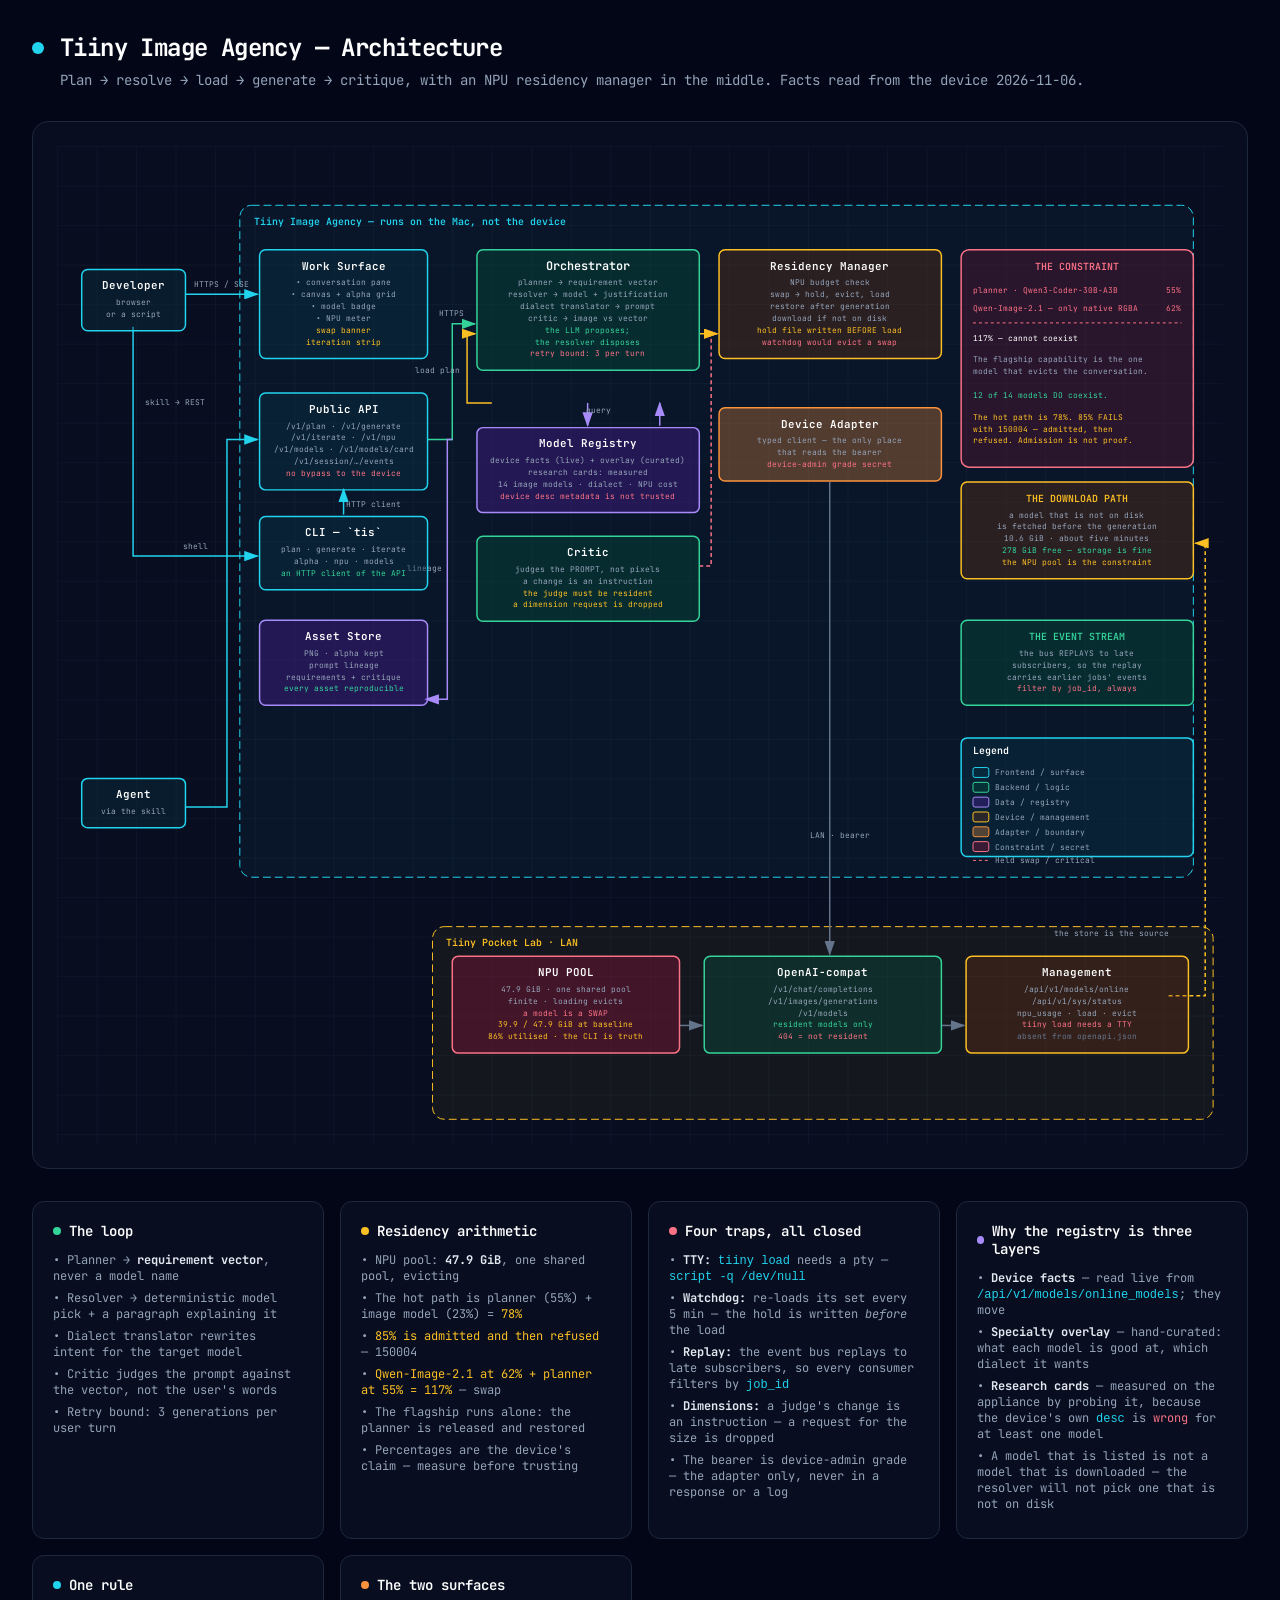
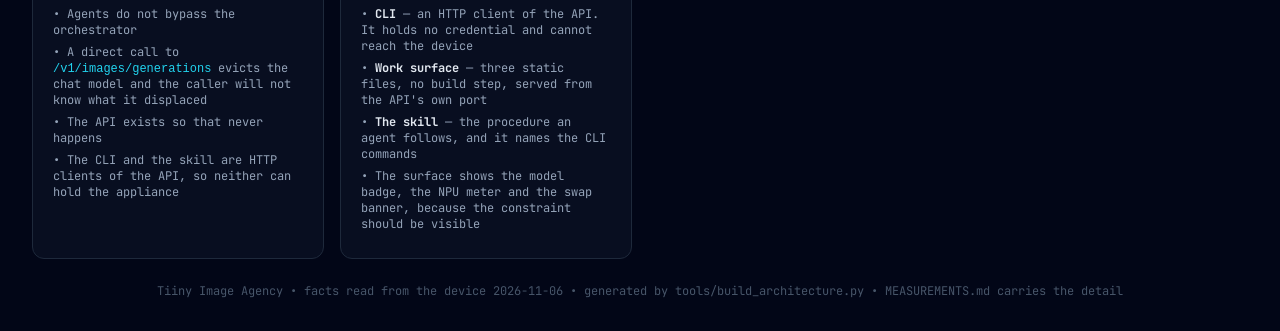
==== tiiny-image-agency/architecture.html @ de712df0 "Tiiny Image Agency: the architecture diagram, and the surface links to it The diagram was drawn on 5" ====
<!DOCTYPE html>
<html lang="en">
<head>
  <meta charset="UTF-8">
  <meta name="viewport" content="width=device-width, initial-scale=1.0">
  <title>Tiiny Image Agency Architecture</title>
  <link href="https://fonts.googleapis.com/css2?family=JetBrains+Mono:wght@400;500;600;700&display=swap" rel="stylesheet">
  <style>
    * { margin: 0; padding: 0; box-sizing: border-box; }
    body {
      font-family: 'JetBrains Mono', monospace;
      background: #020617;
      min-height: 100vh;
      padding: 2rem;
      color: white;
    }
    .container { max-width: 1240px; margin: 0 auto; }
    .header { margin-bottom: 2rem; }
    .header-row { display: flex; align-items: center; gap: 1rem; margin-bottom: 0.5rem; }
    .pulse-dot {
      width: 12px; height: 12px; background: #22d3ee; border-radius: 50%;
      animation: pulse 2s infinite;
    }
    @keyframes pulse { 0%,100% { opacity: 1; } 50% { opacity: 0.5; } }
    h1 { font-size: 1.5rem; font-weight: 700; letter-spacing: -0.025em; }
    .subtitle { color: #94a3b8; font-size: 0.875rem; margin-left: 1.75rem; }
    .diagram-container {
      background: rgba(15, 23, 42, 0.5);
      border-radius: 1rem; border: 1px solid #1e293b; padding: 1.5rem; overflow-x: auto;
    }
    svg { width: 100%; min-width: 1000px; display: block; }
    .cards {
      display: grid; grid-template-columns: repeat(auto-fit, minmax(280px, 1fr));
      gap: 1rem; margin-top: 2rem;
    }
    .card {
      background: rgba(15, 23, 42, 0.5); border-radius: 0.75rem;
      border: 1px solid #1e293b; padding: 1.25rem;
    }
    .card-header { display: flex; align-items: center; gap: 0.5rem; margin-bottom: 0.75rem; }
    .card-dot { width: 8px; height: 8px; border-radius: 50%; }
    .card-dot.cyan { background: #22d3ee; }
    .card-dot.emerald { background: #34d399; }
    .card-dot.violet { background: #a78bfa; }
    .card-dot.amber { background: #fbbf24; }
    .card-dot.rose { background: #fb7185; }
    .card-dot.orange { background: #fb923c; }
    .card h3 { font-size: 0.875rem; font-weight: 600; }
    .card ul { list-style: none; color: #94a3b8; font-size: 0.75rem; }
    .card li { margin-bottom: 0.375rem; }
    .card strong { color: #e2e8f0; }
    .card code { color: #22d3ee; }
    .footer { text-align: center; margin-top: 1.5rem; color: #475569; font-size: 0.75rem; }
    .warn { color: #fbbf24; }
    .crit { color: #fb7185; }
    .ok { color: #34d399; }
  </style>
</head>
<body>
  <div class="container">
    <div class="header">
      <div class="header-row">
        <div class="pulse-dot"></div>
        <h1>Tiiny Image Agency — Architecture</h1>
      </div>
      <p class="subtitle">Plan → resolve → load → generate → critique, with an NPU residency manager in the middle. Facts read from the device 2026-11-06.</p>
    </div>

    <div class="diagram-container">
  <svg viewBox="0 0 1180 1010" role="img" aria-label="Tiiny Image Agency architecture">
    <defs>
      <marker id="ah" markerWidth="10" markerHeight="7" refX="9" refY="3.5" orient="auto">
        <polygon points="0 0, 10 3.5, 0 7" fill="#64748b" />
      </marker>
      <marker id="ah-cyan" markerWidth="10" markerHeight="7" refX="9" refY="3.5" orient="auto">
        <polygon points="0 0, 10 3.5, 0 7" fill="#22d3ee" />
      </marker>
      <marker id="ah-emerald" markerWidth="10" markerHeight="7" refX="9" refY="3.5" orient="auto">
        <polygon points="0 0, 10 3.5, 0 7" fill="#34d399" />
      </marker>
      <marker id="ah-violet" markerWidth="10" markerHeight="7" refX="9" refY="3.5" orient="auto">
        <polygon points="0 0, 10 3.5, 0 7" fill="#a78bfa" />
      </marker>
      <marker id="ah-amber" markerWidth="10" markerHeight="7" refX="9" refY="3.5" orient="auto">
        <polygon points="0 0, 10 3.5, 0 7" fill="#fbbf24" />
      </marker>
      <marker id="ah-orange" markerWidth="10" markerHeight="7" refX="9" refY="3.5" orient="auto">
        <polygon points="0 0, 10 3.5, 0 7" fill="#fb923c" />
      </marker>
      <marker id="ah-rose" markerWidth="10" markerHeight="7" refX="9" refY="3.5" orient="auto">
        <polygon points="0 0, 10 3.5, 0 7" fill="#fb7185" />
      </marker>
      <pattern id="grid" width="40" height="40" patternUnits="userSpaceOnUse">
        <path d="M 40 0 L 0 0 0 40" fill="none" stroke="#1e293b" stroke-width="0.5"/>
      </pattern>
    </defs>

    <rect width="100%" height="100%" fill="url(#grid)" />
    <rect x="185" y="60" width="965" height="680" rx="12" fill="rgba(34,211,238,0.04)" stroke="#22d3ee" stroke-width="1" stroke-dasharray="8,4"/>
    <text x="199" y="80" fill="#22d3ee" font-size="10" font-weight="600">Tiiny Image Agency — runs on the Mac, not the device</text>
    <rect x="380" y="790" width="790" height="195" rx="12" fill="rgba(251,191,36,0.05)" stroke="#fbbf24" stroke-width="1" stroke-dasharray="8,4"/>
    <text x="394" y="810" fill="#fbbf24" font-size="10" font-weight="600">Tiiny Pocket Lab · LAN</text>
  <line x1="130" y1="150" x2="203" y2="150" stroke="#22d3ee" stroke-width="1.5" marker-end="url(#ah-cyan)"/>
  <text x="166" y="143" fill="#94a3b8" font-size="8" text-anchor="middle">HTTPS / SSE</text>
  <path d="M 77 183 L 77 415 L 203 415" fill="none" stroke="#22d3ee" stroke-width="1.5" marker-end="url(#ah-cyan)"/>
  <text x="140" y="408" fill="#94a3b8" font-size="8" text-anchor="middle">shell</text>
  <path d="M 130 669 L 172 669 L 172 297 L 203 297" fill="none" stroke="#22d3ee" stroke-width="1.5" marker-end="url(#ah-cyan)"/>
  <text x="150" y="262" fill="#94a3b8" font-size="8" text-anchor="end">skill → REST</text>
  <line x1="290" y1="373" x2="290" y2="347" stroke="#22d3ee" stroke-width="1.5" marker-end="url(#ah-cyan)"/>
  <text x="320" y="365" fill="#94a3b8" font-size="8" text-anchor="middle">HTTP client</text>
  <path d="M 375 297 L 400 297 L 400 180 L 423 180" fill="none" stroke="#34d399" stroke-width="1.5" marker-end="url(#ah-emerald)"/>
  <text x="399" y="172" fill="#94a3b8" font-size="8" text-anchor="middle">HTTPS</text>
  <line x1="537" y1="260" x2="537" y2="283" stroke="#a78bfa" stroke-width="1.5" marker-end="url(#ah-violet)"/>
  <text x="548" y="270" fill="#94a3b8" font-size="8" text-anchor="middle">query</text>
  <line x1="610" y1="283" x2="610" y2="260" stroke="#a78bfa" stroke-width="1.5" marker-end="url(#ah-violet)"/>
  <path d="M 440 260 L 415 260 L 415 190 L 423 190" fill="none" stroke="#fbbf24" stroke-width="1.5" marker-end="url(#ah-amber)"/>
  <text x="408" y="230" fill="#94a3b8" font-size="8" text-anchor="end">load plan</text>
  <path d="M 650 425 L 662 425 L 662 190 L 668 190" fill="none" stroke="#fb7185" stroke-width="1.5" stroke-dasharray="4,3" marker-end="url(#ah-rose)"/>
  <line x1="650" y1="190" x2="668" y2="190" stroke="#fbbf24" stroke-width="1.5" marker-end="url(#ah-amber)"/>
  <path d="M 400 297 L 395 297 L 395 560 L 373 560" fill="none" stroke="#a78bfa" stroke-width="1.5" marker-end="url(#ah-violet)"/>
  <text x="390" y="430" fill="#94a3b8" font-size="8" text-anchor="end">lineage</text>
  <line x1="782" y1="340" x2="782" y2="818" stroke="#64748b" stroke-width="1.5" marker-end="url(#ah)"/>
  <text x="792" y="700" fill="#94a3b8" font-size="8" text-anchor="middle">LAN · bearer</text>
  <line x1="630" y1="890" x2="653" y2="890" stroke="#64748b" stroke-width="1.5" marker-end="url(#ah)"/>
  <line x1="895" y1="890" x2="918" y2="890" stroke="#64748b" stroke-width="1.5" marker-end="url(#ah)"/>
  <path d="M 1125 860 L 1162 860 L 1162 402 L 1152 402" fill="none" stroke="#fbbf24" stroke-width="1.5" stroke-dasharray="4,3" marker-end="url(#ah-amber)"/>
  <text x="1125" y="800" fill="#94a3b8" font-size="8" text-anchor="end">the store is the source</text>
  <rect x="25" y="125" width="105" height="62" rx="6" fill="rgba(8,51,68,0.4)" stroke="#22d3ee" stroke-width="1.5"/>
  <text x="77" y="145" fill="white" font-size="11" font-weight="600" text-anchor="middle">Developer</text>
  <text x="77" y="161" fill="#94a3b8" font-size="8" text-anchor="middle">browser</text>
  <text x="77" y="173" fill="#94a3b8" font-size="8" text-anchor="middle">or a script</text>
  <rect x="25" y="640" width="105" height="50" rx="6" fill="rgba(8,51,68,0.4)" stroke="#22d3ee" stroke-width="1.5"/>
  <text x="77" y="660" fill="white" font-size="11" font-weight="600" text-anchor="middle">Agent</text>
  <text x="77" y="676" fill="#94a3b8" font-size="8" text-anchor="middle">via the skill</text>
  <rect x="205" y="105" width="170" height="110" rx="6" fill="rgba(8,51,68,0.4)" stroke="#22d3ee" stroke-width="1.5"/>
  <text x="290" y="125" fill="white" font-size="11" font-weight="600" text-anchor="middle">Work Surface</text>
  <text x="290" y="141" fill="#94a3b8" font-size="8" text-anchor="middle">• conversation pane</text>
  <text x="290" y="153" fill="#94a3b8" font-size="8" text-anchor="middle">• canvas + alpha grid</text>
  <text x="290" y="165" fill="#94a3b8" font-size="8" text-anchor="middle">• model badge</text>
  <text x="290" y="177" fill="#94a3b8" font-size="8" text-anchor="middle">• NPU meter</text>
  <text x="290" y="189" fill="#fbbf24" font-size="8" text-anchor="middle">swap banner</text>
  <text x="290" y="201" fill="#fbbf24" font-size="8" text-anchor="middle">iteration strip</text>
  <rect x="205" y="250" width="170" height="98" rx="6" fill="rgba(8,51,68,0.4)" stroke="#22d3ee" stroke-width="1.5"/>
  <text x="290" y="270" fill="white" font-size="11" font-weight="600" text-anchor="middle">Public API</text>
  <text x="290" y="286" fill="#94a3b8" font-size="8" text-anchor="middle">/v1/plan · /v1/generate</text>
  <text x="290" y="298" fill="#94a3b8" font-size="8" text-anchor="middle">/v1/iterate · /v1/npu</text>
  <text x="290" y="310" fill="#94a3b8" font-size="8" text-anchor="middle">/v1/models · /v1/models/card</text>
  <text x="290" y="322" fill="#94a3b8" font-size="8" text-anchor="middle">/v1/session/…/events</text>
  <text x="290" y="334" fill="#fb7185" font-size="8" text-anchor="middle">no bypass to the device</text>
  <rect x="205" y="375" width="170" height="74" rx="6" fill="rgba(8,51,68,0.4)" stroke="#22d3ee" stroke-width="1.5"/>
  <text x="290" y="395" fill="white" font-size="11" font-weight="600" text-anchor="middle">CLI — `tis`</text>
  <text x="290" y="411" fill="#94a3b8" font-size="8" text-anchor="middle">plan · generate · iterate</text>
  <text x="290" y="423" fill="#94a3b8" font-size="8" text-anchor="middle">alpha · npu · models</text>
  <text x="290" y="435" fill="#34d399" font-size="8" text-anchor="middle">an HTTP client of the API</text>
  <rect x="205" y="480" width="170" height="86" rx="6" fill="rgba(76,29,149,0.4)" stroke="#a78bfa" stroke-width="1.5"/>
  <text x="290" y="500" fill="white" font-size="11" font-weight="600" text-anchor="middle">Asset Store</text>
  <text x="290" y="516" fill="#94a3b8" font-size="8" text-anchor="middle">PNG · alpha kept</text>
  <text x="290" y="528" fill="#94a3b8" font-size="8" text-anchor="middle">prompt lineage</text>
  <text x="290" y="540" fill="#94a3b8" font-size="8" text-anchor="middle">requirements + critique</text>
  <text x="290" y="552" fill="#34d399" font-size="8" text-anchor="middle">every asset reproducible</text>
  <rect x="425" y="105" width="225" height="122" rx="6" fill="rgba(6,78,59,0.4)" stroke="#34d399" stroke-width="1.5"/>
  <text x="537" y="125" fill="white" font-size="12" font-weight="600" text-anchor="middle">Orchestrator</text>
  <text x="537" y="141" fill="#94a3b8" font-size="8" text-anchor="middle">planner → requirement vector</text>
  <text x="537" y="153" fill="#94a3b8" font-size="8" text-anchor="middle">resolver → model + justification</text>
  <text x="537" y="165" fill="#94a3b8" font-size="8" text-anchor="middle">dialect translator → prompt</text>
  <text x="537" y="177" fill="#94a3b8" font-size="8" text-anchor="middle">critic → image vs vector</text>
  <text x="537" y="189" fill="#34d399" font-size="8" text-anchor="middle">the LLM proposes;</text>
  <text x="537" y="201" fill="#34d399" font-size="8" text-anchor="middle">the resolver disposes</text>
  <text x="537" y="213" fill="#fb7185" font-size="8" text-anchor="middle">retry bound: 3 per turn</text>
  <rect x="425" y="285" width="225" height="86" rx="6" fill="rgba(76,29,149,0.4)" stroke="#a78bfa" stroke-width="1.5"/>
  <text x="537" y="305" fill="white" font-size="11" font-weight="600" text-anchor="middle">Model Registry</text>
  <text x="537" y="321" fill="#94a3b8" font-size="8" text-anchor="middle">device facts (live) + overlay (curated)</text>
  <text x="537" y="333" fill="#94a3b8" font-size="8" text-anchor="middle">research cards: measured</text>
  <text x="537" y="345" fill="#94a3b8" font-size="8" text-anchor="middle">14 image models · dialect · NPU cost</text>
  <text x="537" y="357" fill="#fb7185" font-size="8" text-anchor="middle">device desc metadata is not trusted</text>
  <rect x="425" y="395" width="225" height="86" rx="6" fill="rgba(6,78,59,0.4)" stroke="#34d399" stroke-width="1.5"/>
  <text x="537" y="415" fill="white" font-size="11" font-weight="600" text-anchor="middle">Critic</text>
  <text x="537" y="431" fill="#94a3b8" font-size="8" text-anchor="middle">judges the PROMPT, not pixels</text>
  <text x="537" y="443" fill="#94a3b8" font-size="8" text-anchor="middle">a change is an instruction</text>
  <text x="537" y="455" fill="#fbbf24" font-size="8" text-anchor="middle">the judge must be resident</text>
  <text x="537" y="467" fill="#fbbf24" font-size="8" text-anchor="middle">a dimension request is dropped</text>
  <rect x="670" y="105" width="225" height="110" rx="6" fill="rgba(120,53,15,0.3)" stroke="#fbbf24" stroke-width="1.5"/>
  <text x="782" y="125" fill="white" font-size="11" font-weight="600" text-anchor="middle">Residency Manager</text>
  <text x="782" y="141" fill="#94a3b8" font-size="8" text-anchor="middle">NPU budget check</text>
  <text x="782" y="153" fill="#94a3b8" font-size="8" text-anchor="middle">swap → hold, evict, load</text>
  <text x="782" y="165" fill="#94a3b8" font-size="8" text-anchor="middle">restore after generation</text>
  <text x="782" y="177" fill="#94a3b8" font-size="8" text-anchor="middle">download if not on disk</text>
  <text x="782" y="189" fill="#fbbf24" font-size="8" text-anchor="middle">hold file written BEFORE load</text>
  <text x="782" y="201" fill="#fb7185" font-size="8" text-anchor="middle">watchdog would evict a swap</text>
  <rect x="670" y="265" width="225" height="74" rx="6" fill="rgba(251,146,60,0.3)" stroke="#fb923c" stroke-width="1.5"/>
  <text x="782" y="285" fill="white" font-size="11" font-weight="600" text-anchor="middle">Device Adapter</text>
  <text x="782" y="301" fill="#94a3b8" font-size="8" text-anchor="middle">typed client — the only place</text>
  <text x="782" y="313" fill="#94a3b8" font-size="8" text-anchor="middle">that reads the bearer</text>
  <text x="782" y="325" fill="#fb7185" font-size="8" text-anchor="middle">device-admin grade secret</text>
  <rect x="915" y="340" width="235" height="98" rx="6" fill="rgba(120,53,15,0.3)" stroke="#fbbf24" stroke-width="1.5"/>
  <text x="1032" y="360" fill="#fbbf24" font-size="10" font-weight="600" text-anchor="middle">THE DOWNLOAD PATH</text>
  <text x="1032" y="376" fill="#94a3b8" font-size="8" text-anchor="middle">a model that is not on disk</text>
  <text x="1032" y="388" fill="#94a3b8" font-size="8" text-anchor="middle">is fetched before the generation</text>
  <text x="1032" y="400" fill="#94a3b8" font-size="8" text-anchor="middle">10.6 GiB · about five minutes</text>
  <text x="1032" y="412" fill="#34d399" font-size="8" text-anchor="middle">278 GiB free — storage is fine</text>
  <text x="1032" y="424" fill="#fbbf24" font-size="8" text-anchor="middle">the NPU pool is the constraint</text>
  <rect x="915" y="480" width="235" height="86" rx="6" fill="rgba(6,78,59,0.4)" stroke="#34d399" stroke-width="1.5"/>
  <text x="1032" y="500" fill="#34d399" font-size="10" font-weight="600" text-anchor="middle">THE EVENT STREAM</text>
  <text x="1032" y="516" fill="#94a3b8" font-size="8" text-anchor="middle">the bus REPLAYS to late</text>
  <text x="1032" y="528" fill="#94a3b8" font-size="8" text-anchor="middle">subscribers, so the replay</text>
  <text x="1032" y="540" fill="#94a3b8" font-size="8" text-anchor="middle">carries earlier jobs' events</text>
  <text x="1032" y="552" fill="#fb7185" font-size="8" text-anchor="middle">filter by job_id, always</text>
  <rect x="400" y="820" width="230" height="98" rx="6" fill="rgba(136,19,55,0.4)" stroke="#fb7185" stroke-width="1.5"/>
  <text x="515" y="840" fill="white" font-size="11" font-weight="600" text-anchor="middle">NPU POOL</text>
  <text x="515" y="856" fill="#94a3b8" font-size="8" text-anchor="middle">47.9 GiB · one shared pool</text>
  <text x="515" y="868" fill="#94a3b8" font-size="8" text-anchor="middle">finite · loading evicts</text>
  <text x="515" y="880" fill="#fb7185" font-size="8" text-anchor="middle">a model is a SWAP</text>
  <text x="515" y="892" fill="#fbbf24" font-size="8" text-anchor="middle">39.9 / 47.9 GiB at baseline</text>
  <text x="515" y="904" fill="#fbbf24" font-size="8" text-anchor="middle">86% utilised · the CLI is truth</text>
  <rect x="655" y="820" width="240" height="98" rx="6" fill="rgba(6,78,59,0.4)" stroke="#34d399" stroke-width="1.5"/>
  <text x="775" y="840" fill="white" font-size="11" font-weight="600" text-anchor="middle">OpenAI-compat</text>
  <text x="775" y="856" fill="#94a3b8" font-size="8" text-anchor="middle">/v1/chat/completions</text>
  <text x="775" y="868" fill="#94a3b8" font-size="8" text-anchor="middle">/v1/images/generations</text>
  <text x="775" y="880" fill="#94a3b8" font-size="8" text-anchor="middle">/v1/models</text>
  <text x="775" y="892" fill="#34d399" font-size="8" text-anchor="middle">resident models only</text>
  <text x="775" y="904" fill="#fb7185" font-size="8" text-anchor="middle">404 = not resident</text>
  <rect x="920" y="820" width="225" height="98" rx="6" fill="rgba(120,53,15,0.3)" stroke="#fbbf24" stroke-width="1.5"/>
  <text x="1032" y="840" fill="white" font-size="11" font-weight="600" text-anchor="middle">Management</text>
  <text x="1032" y="856" fill="#94a3b8" font-size="8" text-anchor="middle">/api/v1/models/online</text>
  <text x="1032" y="868" fill="#94a3b8" font-size="8" text-anchor="middle">/api/v1/sys/status</text>
  <text x="1032" y="880" fill="#94a3b8" font-size="8" text-anchor="middle">npu_usage · load · evict</text>
  <text x="1032" y="892" fill="#fb7185" font-size="8" text-anchor="middle">tiiny load needs a TTY</text>
  <text x="1032" y="904" fill="#64748b" font-size="8" text-anchor="middle">absent from openapi.json</text>
  <rect x="915" y="105" width="235" height="220" rx="8" fill="rgba(136,19,55,0.25)" stroke="#fb7185" stroke-width="1.5"/>
  <text x="1032" y="125" fill="#fb7185" font-size="10" font-weight="600" text-anchor="middle">THE CONSTRAINT</text>
  <text x="927" y="149" fill="#fb7185" font-size="8" text-anchor="start">planner · Qwen3-Coder-30B-A3B</text>
  <text x="1138" y="149" fill="#fb7185" font-size="8" text-anchor="end">55%</text>
  <text x="927" y="167" fill="#fb7185" font-size="8" text-anchor="start">Qwen-Image-2.1 — only native RGBA</text>
  <text x="1138" y="167" fill="#fb7185" font-size="8" text-anchor="end">62%</text>
  <line x1="927" y1="179" x2="1138" y2="179" stroke="#fb7185" stroke-width="1" stroke-dasharray="3,3"/>
  <text x="927" y="197" fill="white" font-size="8" text-anchor="start">117% — cannot coexist</text>
  <text x="927" y="219" fill="#94a3b8" font-size="8" text-anchor="start">The flagship capability is the one</text>
  <text x="927" y="231" fill="#94a3b8" font-size="8" text-anchor="start">model that evicts the conversation.</text>
  <text x="927" y="255" fill="#34d399" font-size="8" text-anchor="start">12 of 14 models DO coexist.</text>
  <text x="927" y="277" fill="#fbbf24" font-size="8" text-anchor="start">The hot path is 78%. 85% FAILS</text>
  <text x="927" y="289" fill="#fbbf24" font-size="8" text-anchor="start">with 150004 — admitted, then</text>
  <text x="927" y="301" fill="#fbbf24" font-size="8" text-anchor="start">refused. Admission is not proof.</text>
  <rect x="915" y="599" width="235" height="120" rx="6" fill="rgba(8,51,68,0.4)" stroke="#22d3ee" stroke-width="1.5"/>
  <text x="927" y="615" fill="white" font-size="10" font-weight="600">Legend</text>
  <rect x="927" y="629" width="16" height="10" rx="2" fill="rgba(8,51,68,0.4)" stroke="#22d3ee" stroke-width="1"/>
  <text x="949" y="637" fill="#94a3b8" font-size="8">Frontend / surface</text>
  <rect x="927" y="644" width="16" height="10" rx="2" fill="rgba(6,78,59,0.4)" stroke="#34d399" stroke-width="1"/>
  <text x="949" y="652" fill="#94a3b8" font-size="8">Backend / logic</text>
  <rect x="927" y="659" width="16" height="10" rx="2" fill="rgba(76,29,149,0.4)" stroke="#a78bfa" stroke-width="1"/>
  <text x="949" y="667" fill="#94a3b8" font-size="8">Data / registry</text>
  <rect x="927" y="674" width="16" height="10" rx="2" fill="rgba(120,53,15,0.3)" stroke="#fbbf24" stroke-width="1"/>
  <text x="949" y="682" fill="#94a3b8" font-size="8">Device / management</text>
  <rect x="927" y="689" width="16" height="10" rx="2" fill="rgba(251,146,60,0.3)" stroke="#fb923c" stroke-width="1"/>
  <text x="949" y="697" fill="#94a3b8" font-size="8">Adapter / boundary</text>
  <rect x="927" y="704" width="16" height="10" rx="2" fill="rgba(136,19,55,0.4)" stroke="#fb7185" stroke-width="1"/>
  <text x="949" y="712" fill="#94a3b8" font-size="8">Constraint / secret</text>
  <line x1="927" y1="723" x2="943" y2="723" stroke="#fb7185" stroke-width="1" stroke-dasharray="3,3"/>
  <text x="949" y="726" fill="#94a3b8" font-size="8">Held swap / critical</text>
  </svg>
    </div>

    <div class="cards">
      <div class="card">
        <div class="card-header">
          <div class="card-dot emerald"></div>
          <h3>The loop</h3>
        </div>
        <ul>
          <li>• Planner → <strong>requirement vector</strong>, never a model name</li>
          <li>• Resolver → deterministic model pick + a paragraph explaining it</li>
          <li>• Dialect translator rewrites intent for the target model</li>
          <li>• Critic judges the prompt against the vector, not the user's words</li>
          <li>• Retry bound: 3 generations per user turn</li>
        </ul>
      </div>
      <div class="card">
        <div class="card-header">
          <div class="card-dot amber"></div>
          <h3>Residency arithmetic</h3>
        </div>
        <ul>
          <li>• NPU pool: <strong>47.9 GiB</strong>, one shared pool, evicting</li>
          <li>• The hot path is planner (55%) + image model (23%) = <span class="warn">78%</span></li>
          <li>• <span class="warn">85% is admitted and then refused</span> — 150004</li>
          <li>• <span class="warn">Qwen-Image-2.1 at 62% + planner at 55% = 117%</span> — swap</li>
          <li>• The flagship runs alone: the planner is released and restored</li>
          <li>• Percentages are the device's claim — measure before trusting</li>
        </ul>
      </div>
      <div class="card">
        <div class="card-header">
          <div class="card-dot rose"></div>
          <h3>Four traps, all closed</h3>
        </div>
        <ul>
          <li>• <strong>TTY:</strong> <code>tiiny load</code> needs a pty — <code>script -q /dev/null</code></li>
          <li>• <strong>Watchdog:</strong> re-loads its set every 5 min — the hold is written <em>before</em> the load</li>
          <li>• <strong>Replay:</strong> the event bus replays to late subscribers, so every consumer filters by <code>job_id</code></li>
          <li>• <strong>Dimensions:</strong> a judge's change is an instruction — a request for the size is dropped</li>
          <li>• The bearer is device-admin grade — the adapter only, never in a response or a log</li>
        </ul>
      </div>
      <div class="card">
        <div class="card-header">
          <div class="card-dot violet"></div>
          <h3>Why the registry is three layers</h3>
        </div>
        <ul>
          <li>• <strong>Device facts</strong> — read live from <code>/api/v1/models/online_models</code>; they move</li>
          <li>• <strong>Specialty overlay</strong> — hand-curated: what each model is good at, which dialect it wants</li>
          <li>• <strong>Research cards</strong> — measured on the appliance by probing it, because the device's own <code>desc</code> is <span class="crit">wrong</span> for at least one model</li>
          <li>• A model that is listed is not a model that is downloaded — the resolver will not pick one that is not on disk</li>
        </ul>
      </div>
      <div class="card">
        <div class="card-header">
          <div class="card-dot cyan"></div>
          <h3>One rule</h3>
        </div>
        <ul>
          <li>• Agents do not bypass the orchestrator</li>
          <li>• A direct call to <code>/v1/images/generations</code> evicts the chat model and the caller will not know what it displaced</li>
          <li>• The API exists so that never happens</li>
          <li>• The CLI and the skill are HTTP clients of the API, so neither can hold the appliance</li>
        </ul>
      </div>
      <div class="card">
        <div class="card-header">
          <div class="card-dot orange"></div>
          <h3>The two surfaces</h3>
        </div>
        <ul>
          <li>• <strong>CLI</strong> — an HTTP client of the API. It holds no credential and cannot reach the device</li>
          <li>• <strong>Work surface</strong> — three static files, no build step, served from the API's own port</li>
          <li>• <strong>The skill</strong> — the procedure an agent follows, and it names the CLI commands</li>
          <li>• The surface shows the model badge, the NPU meter and the swap banner, because the constraint should be visible</li>
        </ul>
      </div>
    </div>

    <p class="footer">
      Tiiny Image Agency • facts read from the device 2026-11-06 • generated by tools/build_architecture.py • MEASUREMENTS.md carries the detail
    </p>
  </div>
</body>
</html>
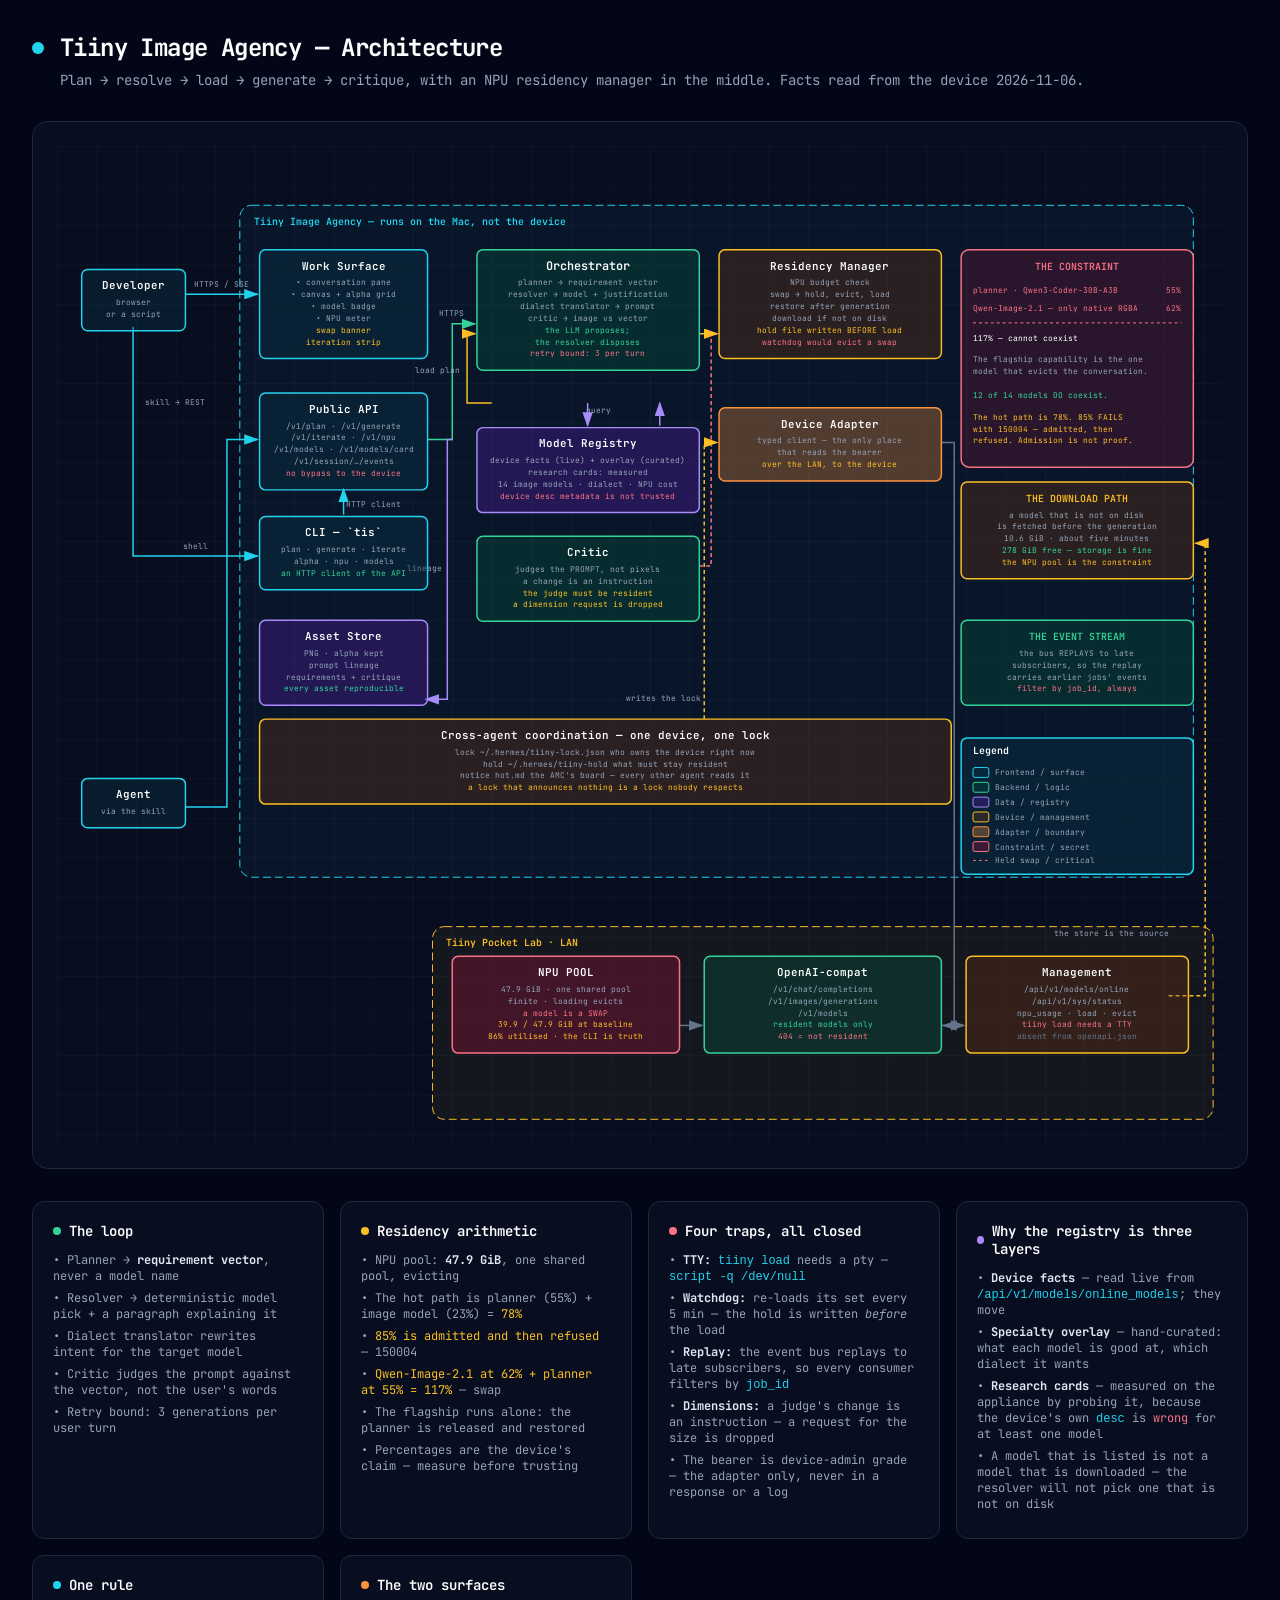
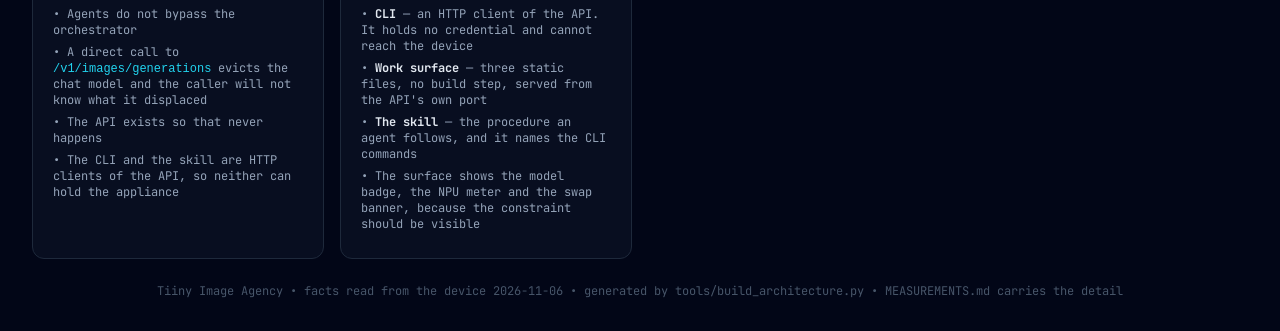
==== commit ed1e7cae: "Tiiny Image Agency: the published copy matches what the publisher builds The README gains the archit" ====
--- a/tiiny-image-agency/architecture.html
+++ b/tiiny-image-agency/architecture.html
@@ -119,10 +119,11 @@
   <line x1="650" y1="190" x2="668" y2="190" stroke="#fbbf24" stroke-width="1.5" marker-end="url(#ah-amber)"/>
   <path d="M 400 297 L 395 297 L 395 560 L 373 560" fill="none" stroke="#a78bfa" stroke-width="1.5" marker-end="url(#ah-violet)"/>
   <text x="390" y="430" fill="#94a3b8" font-size="8" text-anchor="end">lineage</text>
-  <line x1="782" y1="340" x2="782" y2="818" stroke="#64748b" stroke-width="1.5" marker-end="url(#ah)"/>
-  <text x="792" y="700" fill="#94a3b8" font-size="8" text-anchor="middle">LAN · bearer</text>
+  <path d="M 895 300 L 908 300 L 908 890 L 897 890" fill="none" stroke="#64748b" stroke-width="1.5" marker-end="url(#ah)"/>
   <line x1="630" y1="890" x2="653" y2="890" stroke="#64748b" stroke-width="1.5" marker-end="url(#ah)"/>
   <line x1="895" y1="890" x2="918" y2="890" stroke="#64748b" stroke-width="1.5" marker-end="url(#ah)"/>
+  <path d="M 655 580 L 655 300 L 668 300" fill="none" stroke="#fbbf24" stroke-width="1.5" stroke-dasharray="4,3" marker-end="url(#ah-amber)"/>
+  <text x="652" y="562" fill="#94a3b8" font-size="8" text-anchor="end">writes the lock</text>
   <path d="M 1125 860 L 1162 860 L 1162 402 L 1152 402" fill="none" stroke="#fbbf24" stroke-width="1.5" stroke-dasharray="4,3" marker-end="url(#ah-amber)"/>
   <text x="1125" y="800" fill="#94a3b8" font-size="8" text-anchor="end">the store is the source</text>
   <rect x="25" y="125" width="105" height="62" rx="6" fill="rgba(8,51,68,0.4)" stroke="#22d3ee" stroke-width="1.5"/>
@@ -191,7 +192,7 @@
   <text x="782" y="285" fill="white" font-size="11" font-weight="600" text-anchor="middle">Device Adapter</text>
   <text x="782" y="301" fill="#94a3b8" font-size="8" text-anchor="middle">typed client — the only place</text>
   <text x="782" y="313" fill="#94a3b8" font-size="8" text-anchor="middle">that reads the bearer</text>
-  <text x="782" y="325" fill="#fb7185" font-size="8" text-anchor="middle">device-admin grade secret</text>
+  <text x="782" y="325" fill="#fbbf24" font-size="8" text-anchor="middle">over the LAN, to the device</text>
   <rect x="915" y="340" width="235" height="98" rx="6" fill="rgba(120,53,15,0.3)" stroke="#fbbf24" stroke-width="1.5"/>
   <text x="1032" y="360" fill="#fbbf24" font-size="10" font-weight="600" text-anchor="middle">THE DOWNLOAD PATH</text>
   <text x="1032" y="376" fill="#94a3b8" font-size="8" text-anchor="middle">a model that is not on disk</text>
@@ -205,6 +206,12 @@
   <text x="1032" y="528" fill="#94a3b8" font-size="8" text-anchor="middle">subscribers, so the replay</text>
   <text x="1032" y="540" fill="#94a3b8" font-size="8" text-anchor="middle">carries earlier jobs' events</text>
   <text x="1032" y="552" fill="#fb7185" font-size="8" text-anchor="middle">filter by job_id, always</text>
+  <rect x="205" y="580" width="700" height="86" rx="6" fill="rgba(120,53,15,0.3)" stroke="#fbbf24" stroke-width="1.5"/>
+  <text x="555" y="600" fill="white" font-size="11" font-weight="600" text-anchor="middle">Cross-agent coordination — one device, one lock</text>
+  <text x="555" y="616" fill="#94a3b8" font-size="8" text-anchor="middle">lock  ~/.hermes/tiiny-lock.json   who owns the device right now</text>
+  <text x="555" y="628" fill="#94a3b8" font-size="8" text-anchor="middle">hold  ~/.hermes/tiiny-hold   what must stay resident</text>
+  <text x="555" y="640" fill="#94a3b8" font-size="8" text-anchor="middle">notice  hot.md   the AMC's board — every other agent reads it</text>
+  <text x="555" y="652" fill="#fbbf24" font-size="8" text-anchor="middle">a lock that announces nothing is a lock nobody respects</text>
   <rect x="400" y="820" width="230" height="98" rx="6" fill="rgba(136,19,55,0.4)" stroke="#fb7185" stroke-width="1.5"/>
   <text x="515" y="840" fill="white" font-size="11" font-weight="600" text-anchor="middle">NPU POOL</text>
   <text x="515" y="856" fill="#94a3b8" font-size="8" text-anchor="middle">47.9 GiB · one shared pool</text>
@@ -240,7 +247,7 @@
   <text x="927" y="277" fill="#fbbf24" font-size="8" text-anchor="start">The hot path is 78%. 85% FAILS</text>
   <text x="927" y="289" fill="#fbbf24" font-size="8" text-anchor="start">with 150004 — admitted, then</text>
   <text x="927" y="301" fill="#fbbf24" font-size="8" text-anchor="start">refused. Admission is not proof.</text>
-  <rect x="915" y="599" width="235" height="120" rx="6" fill="rgba(8,51,68,0.4)" stroke="#22d3ee" stroke-width="1.5"/>
+  <rect x="915" y="599" width="235" height="138" rx="6" fill="rgba(8,51,68,0.4)" stroke="#22d3ee" stroke-width="1.5"/>
   <text x="927" y="615" fill="white" font-size="10" font-weight="600">Legend</text>
   <rect x="927" y="629" width="16" height="10" rx="2" fill="rgba(8,51,68,0.4)" stroke="#22d3ee" stroke-width="1"/>
   <text x="949" y="637" fill="#94a3b8" font-size="8">Frontend / surface</text>
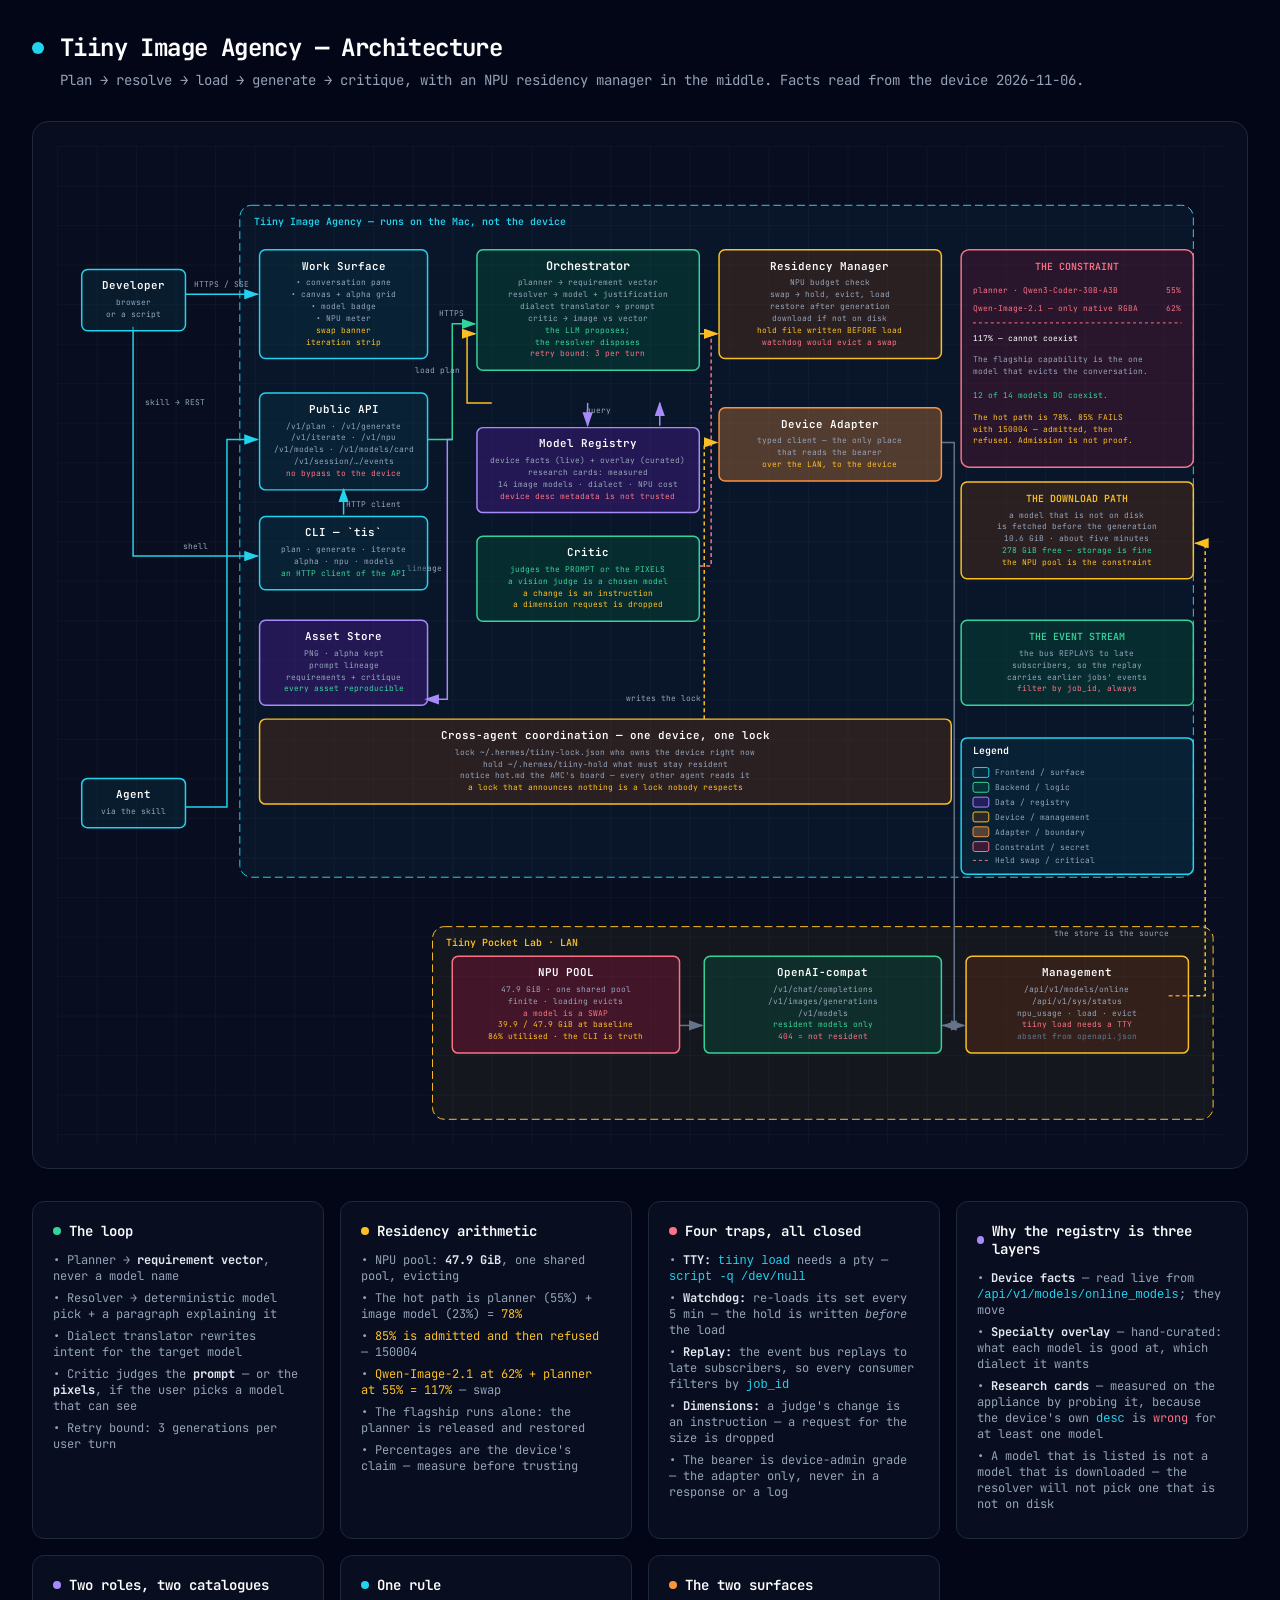
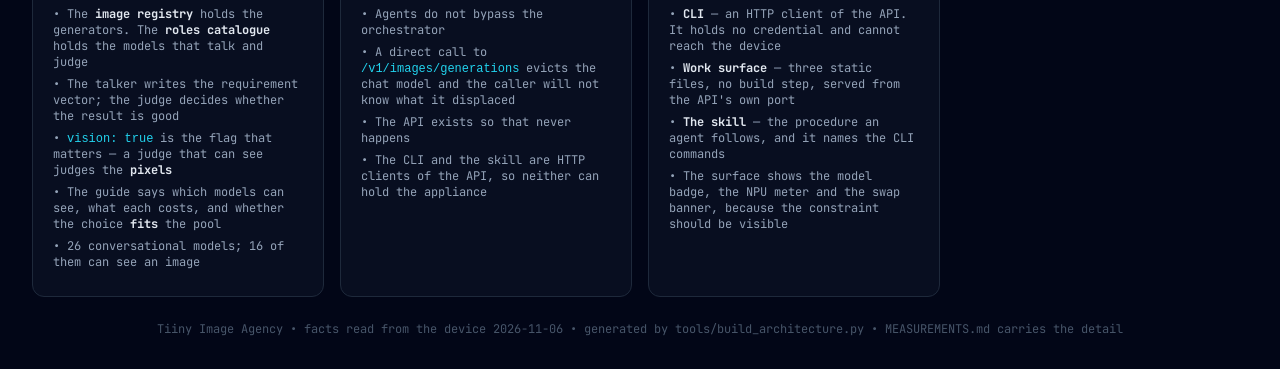
==== commit 76e3e0ba: "Tiiny Image Agency: two roles, and a judge that can see the image The spec drew the critic as "LLM, " ====
--- a/tiiny-image-agency/architecture.html
+++ b/tiiny-image-agency/architecture.html
@@ -176,9 +176,9 @@
   <text x="537" y="357" fill="#fb7185" font-size="8" text-anchor="middle">device desc metadata is not trusted</text>
   <rect x="425" y="395" width="225" height="86" rx="6" fill="rgba(6,78,59,0.4)" stroke="#34d399" stroke-width="1.5"/>
   <text x="537" y="415" fill="white" font-size="11" font-weight="600" text-anchor="middle">Critic</text>
-  <text x="537" y="431" fill="#94a3b8" font-size="8" text-anchor="middle">judges the PROMPT, not pixels</text>
-  <text x="537" y="443" fill="#94a3b8" font-size="8" text-anchor="middle">a change is an instruction</text>
-  <text x="537" y="455" fill="#fbbf24" font-size="8" text-anchor="middle">the judge must be resident</text>
+  <text x="537" y="431" fill="#34d399" font-size="8" text-anchor="middle">judges the PROMPT or the PIXELS</text>
+  <text x="537" y="443" fill="#34d399" font-size="8" text-anchor="middle">a vision judge is a chosen model</text>
+  <text x="537" y="455" fill="#fbbf24" font-size="8" text-anchor="middle">a change is an instruction</text>
   <text x="537" y="467" fill="#fbbf24" font-size="8" text-anchor="middle">a dimension request is dropped</text>
   <rect x="670" y="105" width="225" height="110" rx="6" fill="rgba(120,53,15,0.3)" stroke="#fbbf24" stroke-width="1.5"/>
   <text x="782" y="125" fill="white" font-size="11" font-weight="600" text-anchor="middle">Residency Manager</text>
@@ -276,7 +276,7 @@
           <li>• Planner → <strong>requirement vector</strong>, never a model name</li>
           <li>• Resolver → deterministic model pick + a paragraph explaining it</li>
           <li>• Dialect translator rewrites intent for the target model</li>
-          <li>• Critic judges the prompt against the vector, not the user's words</li>
+          <li>• Critic judges the <strong>prompt</strong> — or the <strong>pixels</strong>, if the user picks a model that can see</li>
           <li>• Retry bound: 3 generations per user turn</li>
         </ul>
       </div>
@@ -317,6 +317,19 @@
           <li>• <strong>Specialty overlay</strong> — hand-curated: what each model is good at, which dialect it wants</li>
           <li>• <strong>Research cards</strong> — measured on the appliance by probing it, because the device's own <code>desc</code> is <span class="crit">wrong</span> for at least one model</li>
           <li>• A model that is listed is not a model that is downloaded — the resolver will not pick one that is not on disk</li>
+        </ul>
+      </div>
+      <div class="card">
+        <div class="card-header">
+          <div class="card-dot violet"></div>
+          <h3>Two roles, two catalogues</h3>
+        </div>
+        <ul>
+          <li>• The <strong>image registry</strong> holds the generators. The <strong>roles catalogue</strong> holds the models that talk and judge</li>
+          <li>• The talker writes the requirement vector; the judge decides whether the result is good</li>
+          <li>• <code>vision: true</code> is the flag that matters — a judge that can see judges the <strong>pixels</strong></li>
+          <li>• The guide says which models can see, what each costs, and whether the choice <strong>fits</strong> the pool</li>
+          <li>• 26 conversational models; 16 of them can see an image</li>
         </ul>
       </div>
       <div class="card">
